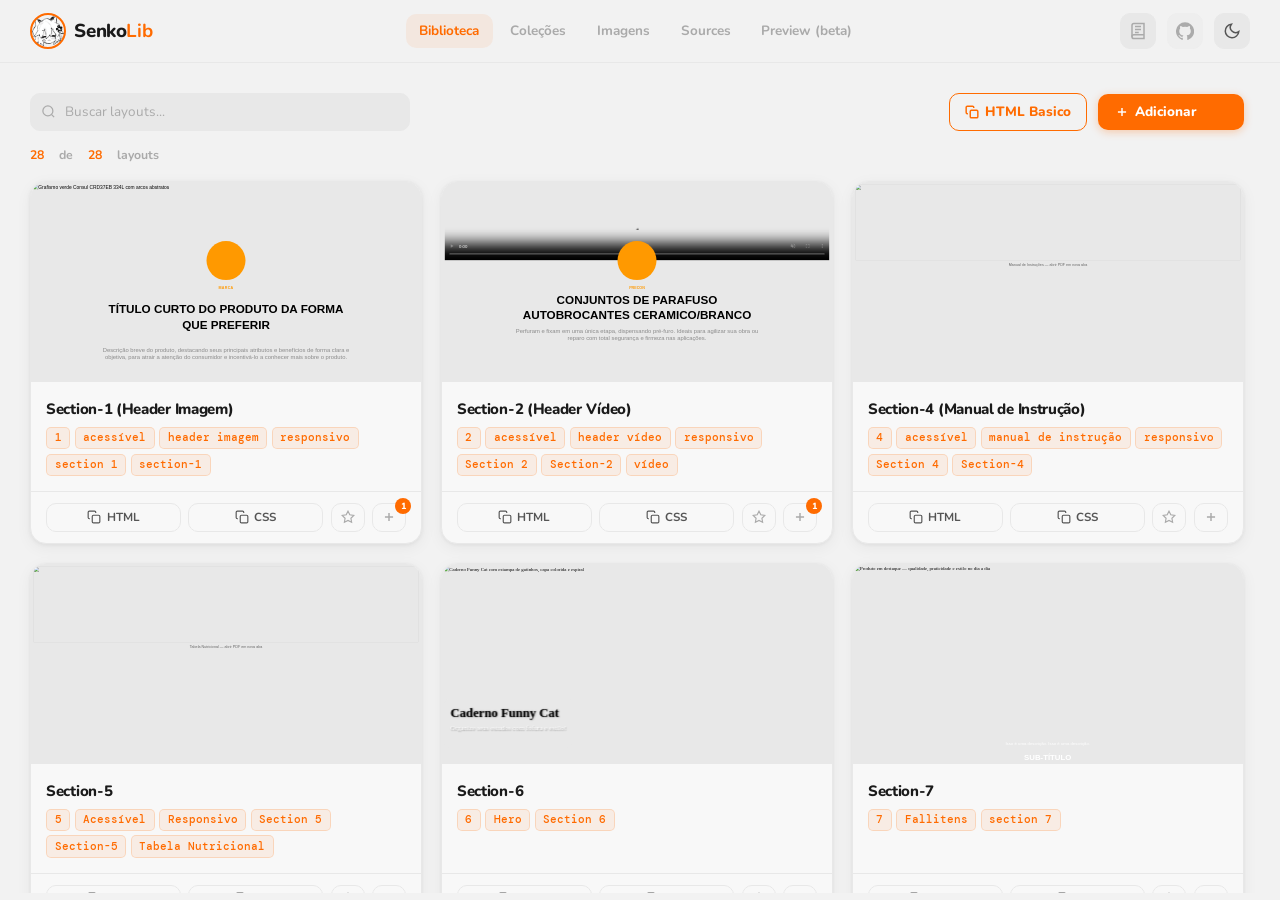
==== index.html @ 2c52ef58 "Criado o guia" ====
<!DOCTYPE html>
<!--
  index.html - shell principal do SenkoLib

  REGRA DE MANUTENCAO DO GUIA:
  - Toda alteracao de arquitetura, feature, fluxo, erro conhecido, GitHub,
    estilos globais ou regra de dados deve atualizar tambem o guia interno em
    app/prototype/senko-guide.
  - O guia e prioridade maxima para manutencao: se o codigo mudou e o guia
    ficou desatualizado, a mudanca ainda nao esta completa.

  RESPONSABILIDADE:
  - Montar somente cabecalho, tema e raiz neutra das features.
  - Carregar um register.js por feature disponivel.
  - Nao conhecer grids, modais, dados ou integracoes internas.

  Cada register.js controla a view, os estilos, os dados e a inicializacao da
  sua propria feature. O Preview continua em app/prototype enquanto for beta.
-->
<html lang="pt-BR">

<head>
  <meta charset="UTF-8" />
  <meta http-equiv="Cache-Control" content="no-store, no-cache, must-revalidate, max-age=0" />
  <meta http-equiv="Pragma" content="no-cache" />
  <meta http-equiv="Expires" content="0" />
  <meta name="viewport" content="width=device-width, initial-scale=1.0" />
  <title>SenkoLib</title>
  <script>(function(){try{var t=localStorage.getItem('senkolib_theme');if(t)document.documentElement.setAttribute('data-theme',t);}catch(e){}})();</script>
  <script>
    /*
     * Cada abertura recebe uma chave nova. CSS, JavaScript e dados locais
     * carregados pelo shell ou pelas features recebem essa chave na URL.
     */
    (function initializeFreshAssets() {
      var token = Date.now().toString(36) + Math.random().toString(36).slice(2, 8);

      function freshUrl(path) {
        var url = new URL(path, document.baseURI);
        var isLocal = url.protocol === 'file:' || url.origin === window.location.origin;
        if (isLocal) url.searchParams.set('_senko_reload', token);
        return url.href;
      }

      function escapeAttribute(value) {
        return value.replace(/&/g, '&amp;').replace(/"/g, '&quot;');
      }

      window.SenkoFreshAssets = {
        token: token,
        url: freshUrl,
        writeStyle: function (path) {
          document.write('<link rel="stylesheet" href="' + escapeAttribute(freshUrl(path)) + '">');
        },
        writeScript: function (path) {
          document.write('<script src="' + escapeAttribute(freshUrl(path)) + '"><\/script>');
        }
      };

      /*
       * HTTP/HTTPS tambem recebe um worker sem armazenamento. file:// nao
       * aceita Service Worker e continua coberto pelas URLs versionadas.
       */
      if ('serviceWorker' in navigator && /^https?:$/.test(window.location.protocol)) {
        var controllerReloadKey = 'senkolib_sw_controller_reload_done';
        navigator.serviceWorker.addEventListener('controllerchange', function () {
          /*
           * Quando um worker novo assume a pagina, recarrega uma unica vez na
           * sessao para que o usuario nao precise de CTRL+SHIFT+R.
           */
          try {
            if (sessionStorage.getItem(controllerReloadKey)) return;
            sessionStorage.setItem(controllerReloadKey, '1');
          } catch (error) {}
          window.location.reload();
        });

        navigator.serviceWorker.register('./sw.js', {
          updateViaCache: 'none'
        }).then(function (registration) {
          return registration.update();
        }).catch(function (error) {
          console.warn('[SenkoLib] Nao foi possivel ativar o reload sem cache:', error);
        });
      }
    })();
  </script>
  <script>
    SenkoFreshAssets.writeStyle('app/shared/styles/senko-tokens.css');
    SenkoFreshAssets.writeStyle('app/shared/styles/senko-components.css');
    SenkoFreshAssets.writeStyle('app/shell/styles/styles.css');
  </script>
  <link rel="preconnect" href="https://fonts.googleapis.com" />
  <link rel="preconnect" href="https://fonts.gstatic.com" crossorigin />
  <link
    href="https://fonts.googleapis.com/css2?family=Nunito:wght@400;600;700;800;900&family=DM+Mono:wght@400;500&display=swap"
    rel="stylesheet" />
  <link rel="icon" type="image/x-icon" href="app/shared/assets/senko.ico" />
</head>

<body>

  <!-- HEADER -->
  <header class="site-header">
    <div class="header-inner">
      <div class="logo" id="logoHome" style="cursor:pointer;" title="Ir para a primeira feature">
        <img src="app/shared/assets/senko.png" class="logo-img" alt="SenkoLib" />
        <span class="logo-text">Senko<strong>Lib</strong></span>
      </div>
      <div class="header-actions">
        <!-- Controles globais do shell: independem das views das features. -->
        <button class="theme-toggle guide-toggle" id="senkoGuideBtn" title="Abrir guia do projeto" aria-label="Abrir guia do projeto" type="button" hidden>
          <svg viewBox="0 0 24 24" fill="none" stroke="currentColor" stroke-width="2" aria-hidden="true">
            <path d="M4 19.5A2.5 2.5 0 0 1 6.5 17H20"/>
            <path d="M4 4.5A2.5 2.5 0 0 1 6.5 2H20v20H6.5A2.5 2.5 0 0 1 4 19.5Z"/>
            <path d="M8 6h8M8 10h8M8 14h5"/>
          </svg>
        </button>
        <button class="theme-toggle github-config-toggle" id="senkoGithubConfigBtn" title="Configurar GitHub" aria-label="Configurar GitHub" type="button" hidden>
          <svg viewBox="0 0 24 24" fill="currentColor" aria-hidden="true">
            <path d="M12 .5a12 12 0 0 0-3.79 23.39c.6.11.82-.26.82-.58v-2.17c-3.34.73-4.04-1.42-4.04-1.42-.55-1.39-1.34-1.76-1.34-1.76-1.09-.75.08-.74.08-.74 1.21.09 1.85 1.24 1.85 1.24 1.07 1.84 2.82 1.31 3.51 1 .11-.78.42-1.31.76-1.61-2.67-.3-5.47-1.33-5.47-5.93 0-1.31.47-2.38 1.24-3.22-.12-.3-.54-1.52.12-3.18 0 0 1.01-.32 3.3 1.23a11.5 11.5 0 0 1 6 0c2.29-1.55 3.3-1.23 3.3-1.23.66 1.66.24 2.88.12 3.18.77.84 1.24 1.91 1.24 3.22 0 4.61-2.81 5.62-5.49 5.92.43.37.81 1.1.81 2.22v3.29c0 .32.22.7.83.58A12 12 0 0 0 12 .5Z"/>
          </svg>
        </button>
        <div id="ghDeployDot" title="Publicando no GitHub Pages..." hidden></div>
        <button class="theme-toggle" id="themeToggleBtn" title="Tema escuro">
          <svg id="themeIcon" viewBox="0 0 24 24" fill="none" stroke="currentColor" stroke-width="2">
            <path d="M21 12.79A9 9 0 1 1 11.21 3 7 7 0 0 0 21 12.79z"/>
          </svg>
        </button>
      </div>
    </div>
  </header>

  <!-- Raiz neutra das features. Cada feature monta sua propria tela aqui, sem depender da Biblioteca. -->
  <div id="senkoFeatureRoot"></div>

  <script>
    SenkoFreshAssets.writeScript('app/shell/scripts/senko-shell.js');
    SenkoFreshAssets.writeScript('app/prototype/senko-guide/register.js');
    SenkoFreshAssets.writeScript('app/features/biblioteca/register.js');
    SenkoFreshAssets.writeScript('app/features/colecoes/register.js');
    SenkoFreshAssets.writeScript('app/features/imagens/scripts/register.js');
    SenkoFreshAssets.writeScript('app/features/sources/scripts/register.js');
    SenkoFreshAssets.writeScript('app/prototype/gamer-preview/register.js');
  </script>
  <script>
  (function () {
    var KEY = 'senkolib_theme';
    var SUN  = '<path d="M12 1v2M12 21v2M4.22 4.22l1.42 1.42M18.36 18.36l1.42 1.42M1 12h2M21 12h2M4.22 19.78l1.42-1.42M18.36 5.64l1.42-1.42"/><circle cx="12" cy="12" r="5"/>';
    var MOON = '<path d="M21 12.79A9 9 0 1 1 11.21 3 7 7 0 0 0 21 12.79z"/>';

    function currentTheme() {
      try {
        return localStorage.getItem(KEY) || 'light';
      } catch (error) {
        return 'light';
      }
    }

    function apply(theme) {
      document.documentElement.setAttribute('data-theme', theme);
      var icon = document.getElementById('themeIcon');
      var btn  = document.getElementById('themeToggleBtn');
      if (icon) icon.innerHTML = theme === 'dark' ? SUN : MOON;
      if (btn) btn.title = theme === 'dark' ? 'Tema claro' : 'Tema escuro';
    }

    apply(currentTheme());

    document.addEventListener('DOMContentLoaded', function () {
      apply(currentTheme());
      document.getElementById('themeToggleBtn').addEventListener('click', function () {
        var next = (document.documentElement.getAttribute('data-theme') || 'light') === 'dark' ? 'light' : 'dark';
        localStorage.setItem(KEY, next);
        apply(next);
      });
    });
  })();
  </script>
</body>

</html>
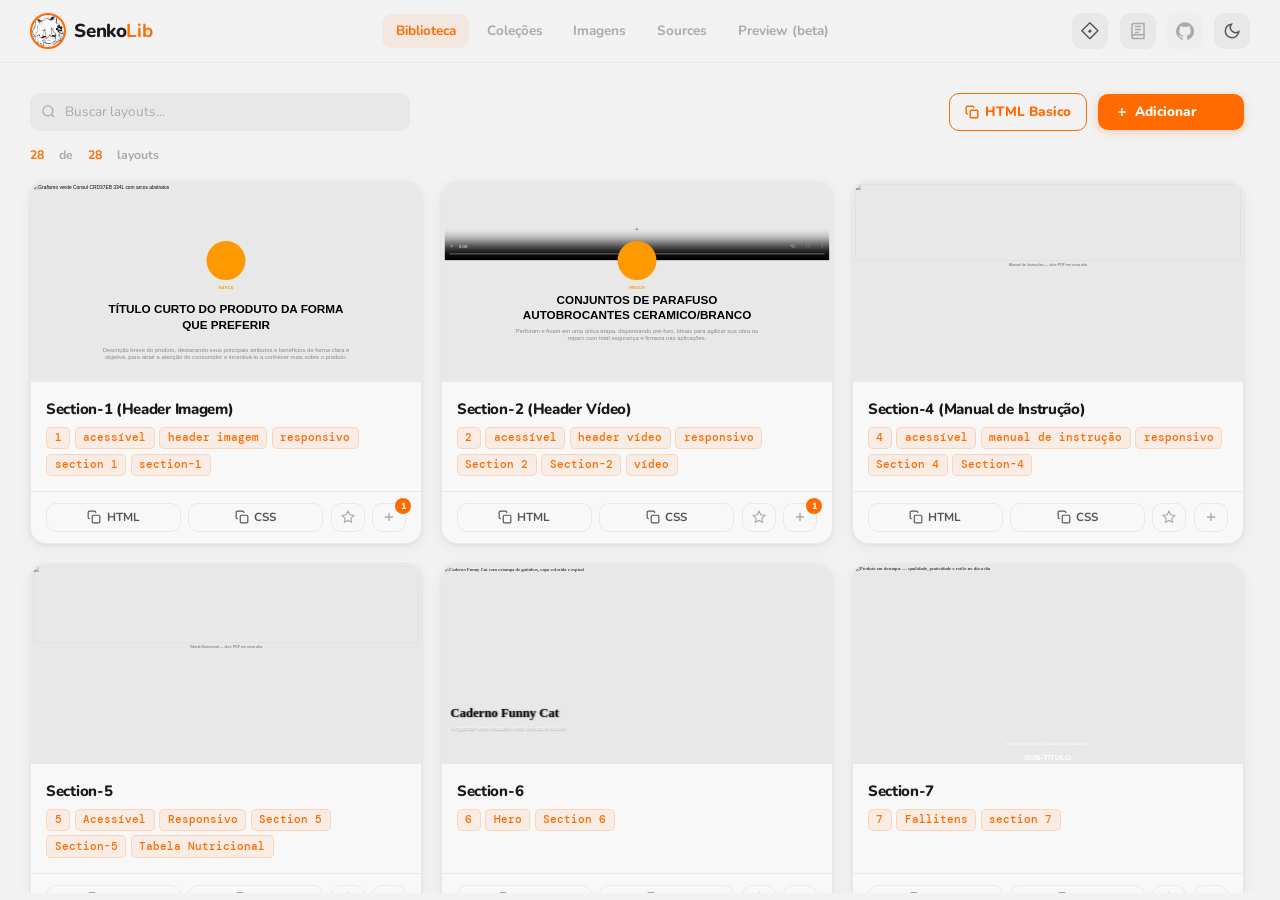
==== commit 5c05cacd: "Adicionei o botão de redirecionamento layoutlab Está no html" ====
--- a/index.html
+++ b/index.html
@@ -26,7 +26,7 @@
   <meta http-equiv="Expires" content="0" />
   <meta name="viewport" content="width=device-width, initial-scale=1.0" />
   <title>SenkoLib</title>
-  <script>(function(){try{var t=localStorage.getItem('senkolib_theme');if(t)document.documentElement.setAttribute('data-theme',t);}catch(e){}})();</script>
+  <script>(function () { try { var t = localStorage.getItem('senkolib_theme'); if (t) document.documentElement.setAttribute('data-theme', t); } catch (e) { } })();</script>
   <script>
     /*
      * Cada abertura recebe uma chave nova. CSS, JavaScript e dados locais
@@ -71,7 +71,7 @@
           try {
             if (sessionStorage.getItem(controllerReloadKey)) return;
             sessionStorage.setItem(controllerReloadKey, '1');
-          } catch (error) {}
+          } catch (error) { }
           window.location.reload();
         });
 
@@ -109,22 +109,37 @@
       </div>
       <div class="header-actions">
         <!-- Controles globais do shell: independem das views das features. -->
-        <button class="theme-toggle guide-toggle" id="senkoGuideBtn" title="Abrir guia do projeto" aria-label="Abrir guia do projeto" type="button" hidden>
+        <a href="https://maiconsantossilvah-dot.github.io/Criador-de-FAQ/#qualidade-conteudo" target="_blank"
+          rel="noopener noreferrer">
+          <button class="theme-toggle github-config-toggle" id="senkoForLayoutLab" title="Ir para o LayoutLab"
+            aria-label="Configurar GitHub" type="button" hidden>
+            <svg viewBox="0 0 100 100" xmlns="http://www.w3.org/2000/svg">
+              <!-- Losango externo -->
+              <rect x="17" y="18" width="63" height="63" rx="2" fill="none" stroke="currentColor" stroke-width="8"
+                transform="rotate(45 50 50)"></rect>
+              <!-- Quadrado central -->
+              <rect x="43" y="43" width="14" height="16" rx="1" fill="currentColor" transform="rotate(45 50 50)"></rect>
+            </svg>
+          </button></a>
+        <button class="theme-toggle guide-toggle" id="senkoGuideBtn" title="Abrir guia do projeto"
+          aria-label="Abrir guia do projeto" type="button" hidden>
           <svg viewBox="0 0 24 24" fill="none" stroke="currentColor" stroke-width="2" aria-hidden="true">
-            <path d="M4 19.5A2.5 2.5 0 0 1 6.5 17H20"/>
-            <path d="M4 4.5A2.5 2.5 0 0 1 6.5 2H20v20H6.5A2.5 2.5 0 0 1 4 19.5Z"/>
-            <path d="M8 6h8M8 10h8M8 14h5"/>
+            <path d="M4 19.5A2.5 2.5 0 0 1 6.5 17H20" />
+            <path d="M4 4.5A2.5 2.5 0 0 1 6.5 2H20v20H6.5A2.5 2.5 0 0 1 4 19.5Z" />
+            <path d="M8 6h8M8 10h8M8 14h5" />
           </svg>
         </button>
-        <button class="theme-toggle github-config-toggle" id="senkoGithubConfigBtn" title="Configurar GitHub" aria-label="Configurar GitHub" type="button" hidden>
+        <button class="theme-toggle github-config-toggle" id="senkoGithubConfigBtn" title="Configurar GitHub"
+          aria-label="Configurar GitHub" type="button" hidden>
           <svg viewBox="0 0 24 24" fill="currentColor" aria-hidden="true">
-            <path d="M12 .5a12 12 0 0 0-3.79 23.39c.6.11.82-.26.82-.58v-2.17c-3.34.73-4.04-1.42-4.04-1.42-.55-1.39-1.34-1.76-1.34-1.76-1.09-.75.08-.74.08-.74 1.21.09 1.85 1.24 1.85 1.24 1.07 1.84 2.82 1.31 3.51 1 .11-.78.42-1.31.76-1.61-2.67-.3-5.47-1.33-5.47-5.93 0-1.31.47-2.38 1.24-3.22-.12-.3-.54-1.52.12-3.18 0 0 1.01-.32 3.3 1.23a11.5 11.5 0 0 1 6 0c2.29-1.55 3.3-1.23 3.3-1.23.66 1.66.24 2.88.12 3.18.77.84 1.24 1.91 1.24 3.22 0 4.61-2.81 5.62-5.49 5.92.43.37.81 1.1.81 2.22v3.29c0 .32.22.7.83.58A12 12 0 0 0 12 .5Z"/>
+            <path
+              d="M12 .5a12 12 0 0 0-3.79 23.39c.6.11.82-.26.82-.58v-2.17c-3.34.73-4.04-1.42-4.04-1.42-.55-1.39-1.34-1.76-1.34-1.76-1.09-.75.08-.74.08-.74 1.21.09 1.85 1.24 1.85 1.24 1.07 1.84 2.82 1.31 3.51 1 .11-.78.42-1.31.76-1.61-2.67-.3-5.47-1.33-5.47-5.93 0-1.31.47-2.38 1.24-3.22-.12-.3-.54-1.52.12-3.18 0 0 1.01-.32 3.3 1.23a11.5 11.5 0 0 1 6 0c2.29-1.55 3.3-1.23 3.3-1.23.66 1.66.24 2.88.12 3.18.77.84 1.24 1.91 1.24 3.22 0 4.61-2.81 5.62-5.49 5.92.43.37.81 1.1.81 2.22v3.29c0 .32.22.7.83.58A12 12 0 0 0 12 .5Z" />
           </svg>
         </button>
         <div id="ghDeployDot" title="Publicando no GitHub Pages..." hidden></div>
         <button class="theme-toggle" id="themeToggleBtn" title="Tema escuro">
           <svg id="themeIcon" viewBox="0 0 24 24" fill="none" stroke="currentColor" stroke-width="2">
-            <path d="M21 12.79A9 9 0 1 1 11.21 3 7 7 0 0 0 21 12.79z"/>
+            <path d="M21 12.79A9 9 0 1 1 11.21 3 7 7 0 0 0 21 12.79z" />
           </svg>
         </button>
       </div>
@@ -144,39 +159,39 @@
     SenkoFreshAssets.writeScript('app/prototype/gamer-preview/register.js');
   </script>
   <script>
-  (function () {
-    var KEY = 'senkolib_theme';
-    var SUN  = '<path d="M12 1v2M12 21v2M4.22 4.22l1.42 1.42M18.36 18.36l1.42 1.42M1 12h2M21 12h2M4.22 19.78l1.42-1.42M18.36 5.64l1.42-1.42"/><circle cx="12" cy="12" r="5"/>';
-    var MOON = '<path d="M21 12.79A9 9 0 1 1 11.21 3 7 7 0 0 0 21 12.79z"/>';
+    (function () {
+      var KEY = 'senkolib_theme';
+      var SUN = '<path d="M12 1v2M12 21v2M4.22 4.22l1.42 1.42M18.36 18.36l1.42 1.42M1 12h2M21 12h2M4.22 19.78l1.42-1.42M18.36 5.64l1.42-1.42"/><circle cx="12" cy="12" r="5"/>';
+      var MOON = '<path d="M21 12.79A9 9 0 1 1 11.21 3 7 7 0 0 0 21 12.79z"/>';
 
-    function currentTheme() {
-      try {
-        return localStorage.getItem(KEY) || 'light';
-      } catch (error) {
-        return 'light';
+      function currentTheme() {
+        try {
+          return localStorage.getItem(KEY) || 'light';
+        } catch (error) {
+          return 'light';
+        }
       }
-    }
 
-    function apply(theme) {
-      document.documentElement.setAttribute('data-theme', theme);
-      var icon = document.getElementById('themeIcon');
-      var btn  = document.getElementById('themeToggleBtn');
-      if (icon) icon.innerHTML = theme === 'dark' ? SUN : MOON;
-      if (btn) btn.title = theme === 'dark' ? 'Tema claro' : 'Tema escuro';
-    }
+      function apply(theme) {
+        document.documentElement.setAttribute('data-theme', theme);
+        var icon = document.getElementById('themeIcon');
+        var btn = document.getElementById('themeToggleBtn');
+        if (icon) icon.innerHTML = theme === 'dark' ? SUN : MOON;
+        if (btn) btn.title = theme === 'dark' ? 'Tema claro' : 'Tema escuro';
+      }
 
-    apply(currentTheme());
+      apply(currentTheme());
 
-    document.addEventListener('DOMContentLoaded', function () {
-      apply(currentTheme());
-      document.getElementById('themeToggleBtn').addEventListener('click', function () {
-        var next = (document.documentElement.getAttribute('data-theme') || 'light') === 'dark' ? 'light' : 'dark';
-        localStorage.setItem(KEY, next);
-        apply(next);
+      document.addEventListener('DOMContentLoaded', function () {
+        apply(currentTheme());
+        document.getElementById('themeToggleBtn').addEventListener('click', function () {
+          var next = (document.documentElement.getAttribute('data-theme') || 'light') === 'dark' ? 'light' : 'dark';
+          localStorage.setItem(KEY, next);
+          apply(next);
+        });
       });
-    });
-  })();
+    })();
   </script>
 </body>
 
-</html>
+</html>
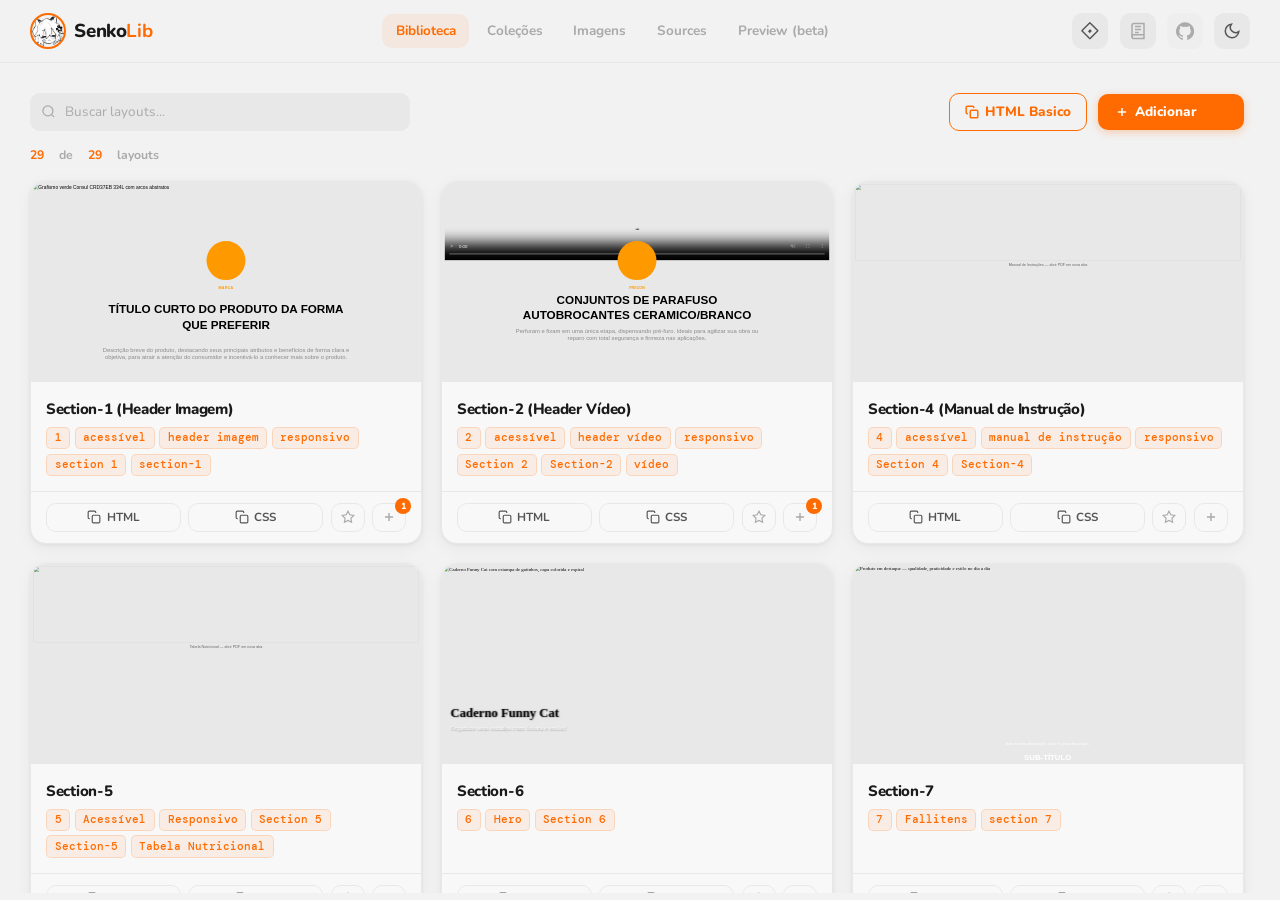
==== commit 276646dd: "Link pro Lab corrigido" ====
--- a/index.html
+++ b/index.html
@@ -109,7 +109,7 @@
       </div>
       <div class="header-actions">
         <!-- Controles globais do shell: independem das views das features. -->
-        <a href="https://maiconsantossilvah-dot.github.io/Criador-de-FAQ/#qualidade-conteudo" target="_blank"
+        <a href="https://maiconsantossilvah-dot.github.io/Criador-de-FAQ/" target="_blank"
           rel="noopener noreferrer">
           <button class="theme-toggle github-config-toggle" id="senkoForLayoutLab" title="Ir para o LayoutLab"
             aria-label="Configurar GitHub" type="button" hidden>
@@ -194,4 +194,4 @@
   </script>
 </body>
 
-</html>+</html>
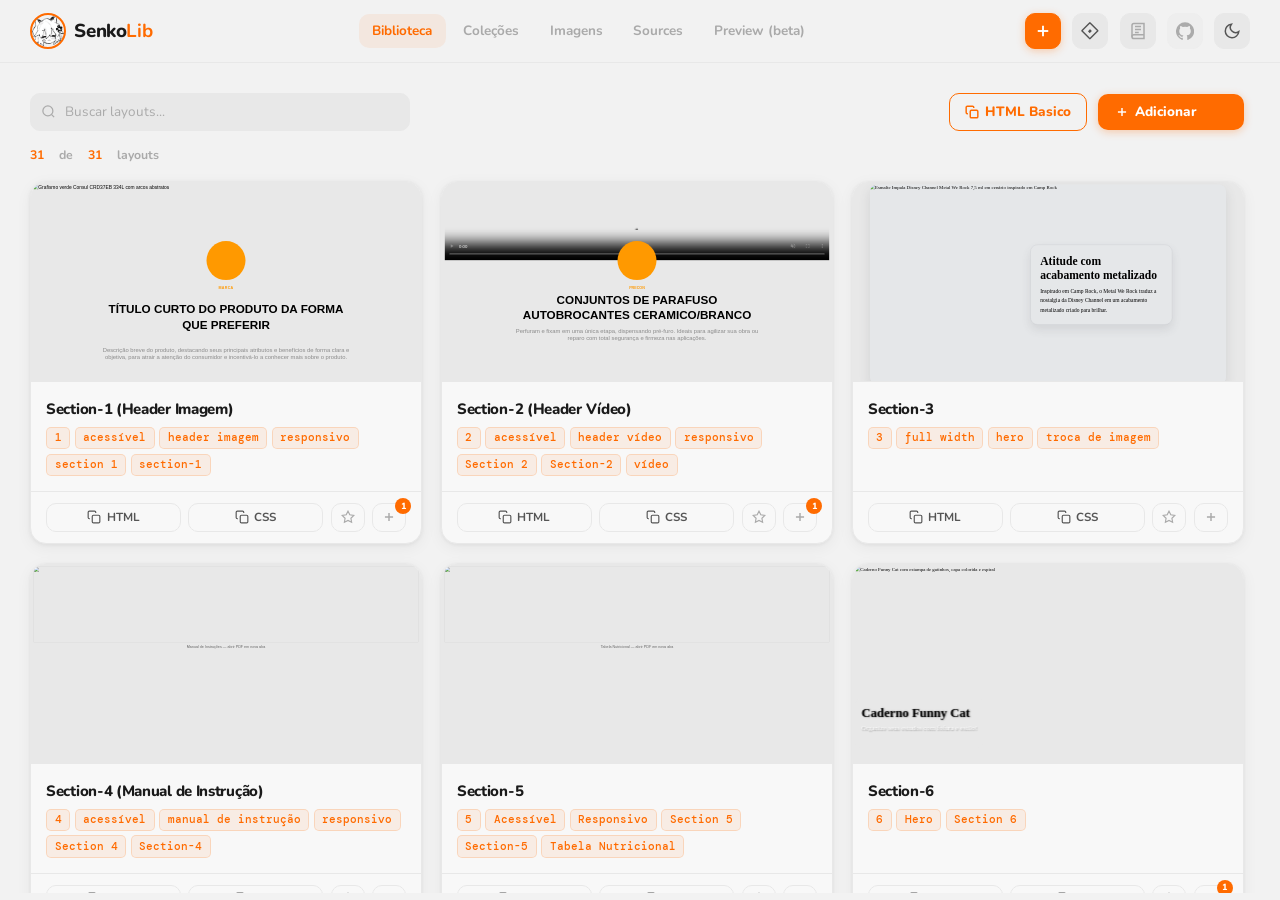
==== commit 38f5c55d: "Adicionei um botão "fast" para criação de layouts ou coleções" ====
--- a/index.html
+++ b/index.html
@@ -109,6 +109,13 @@
       </div>
       <div class="header-actions">
         <!-- Controles globais do shell: independem das views das features. -->
+        <button class="senko-global-create-trigger" id="senkoGlobalCreateBtn" title="Criar no SenkoLib"
+          aria-label="Abrir criação global" aria-haspopup="dialog" type="button">
+          <svg viewBox="0 0 24 24" fill="none" stroke="currentColor" stroke-width="2.5" aria-hidden="true">
+            <path d="M12 5v14" />
+            <path d="M5 12h14" />
+          </svg>
+        </button>
         <a href="https://maiconsantossilvah-dot.github.io/Criador-de-FAQ/" target="_blank"
           rel="noopener noreferrer">
           <button class="theme-toggle github-config-toggle" id="senkoForLayoutLab" title="Ir para o LayoutLab"
@@ -152,6 +159,7 @@
   <script>
     SenkoFreshAssets.writeScript('app/shell/scripts/senko-shell.js');
     SenkoFreshAssets.writeScript('app/prototype/senko-guide/register.js');
+    SenkoFreshAssets.writeScript('app/prototype/global-create/register.js');
     SenkoFreshAssets.writeScript('app/features/biblioteca/register.js');
     SenkoFreshAssets.writeScript('app/features/colecoes/register.js');
     SenkoFreshAssets.writeScript('app/features/imagens/scripts/register.js');
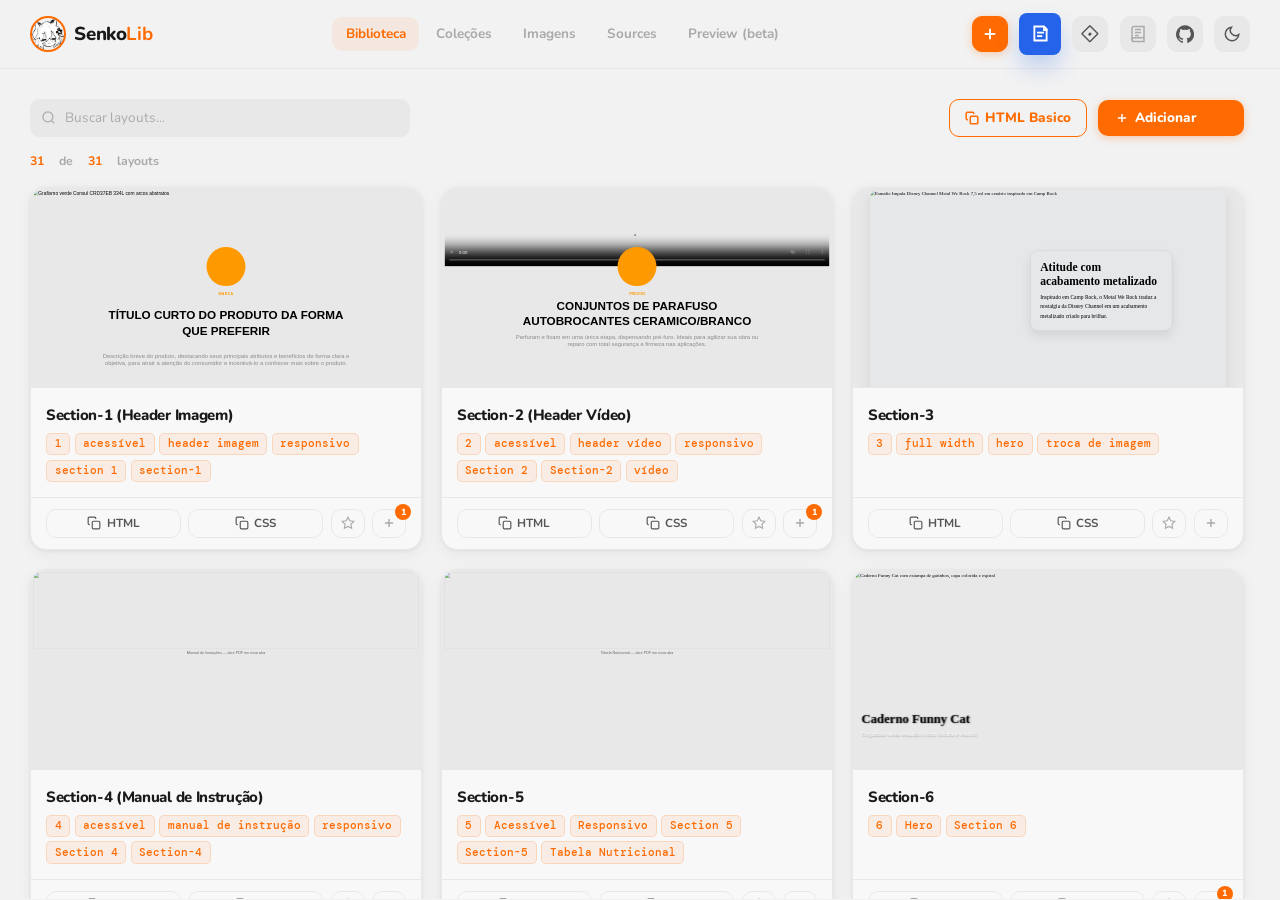
==== commit c9dd9eba: "Adicionado botão para criar anotações" ====
--- a/index.html
+++ b/index.html
@@ -114,6 +114,15 @@
           <svg viewBox="0 0 24 24" fill="none" stroke="currentColor" stroke-width="2.5" aria-hidden="true">
             <path d="M12 5v14" />
             <path d="M5 12h14" />
+          </svg>
+        </button>
+        <button class="senko-team-notes-trigger" id="senkoTeamNotesBtn" title="Notas da equipe"
+          aria-label="Abrir notas da equipe" aria-haspopup="dialog" type="button">
+          <svg viewBox="0 0 24 24" fill="none" stroke="currentColor" stroke-width="2.1" aria-hidden="true">
+            <path d="M5 4h11l3 3v13H5z" />
+            <path d="M16 4v4h4" />
+            <path d="M8 11h8" />
+            <path d="M8 15h6" />
           </svg>
         </button>
         <a href="https://maiconsantossilvah-dot.github.io/Criador-de-FAQ/" target="_blank"
@@ -160,6 +169,7 @@
     SenkoFreshAssets.writeScript('app/shell/scripts/senko-shell.js');
     SenkoFreshAssets.writeScript('app/prototype/senko-guide/register.js');
     SenkoFreshAssets.writeScript('app/prototype/global-create/register.js');
+    SenkoFreshAssets.writeScript('app/prototype/team-notes/register.js');
     SenkoFreshAssets.writeScript('app/features/biblioteca/register.js');
     SenkoFreshAssets.writeScript('app/features/colecoes/register.js');
     SenkoFreshAssets.writeScript('app/features/imagens/scripts/register.js');
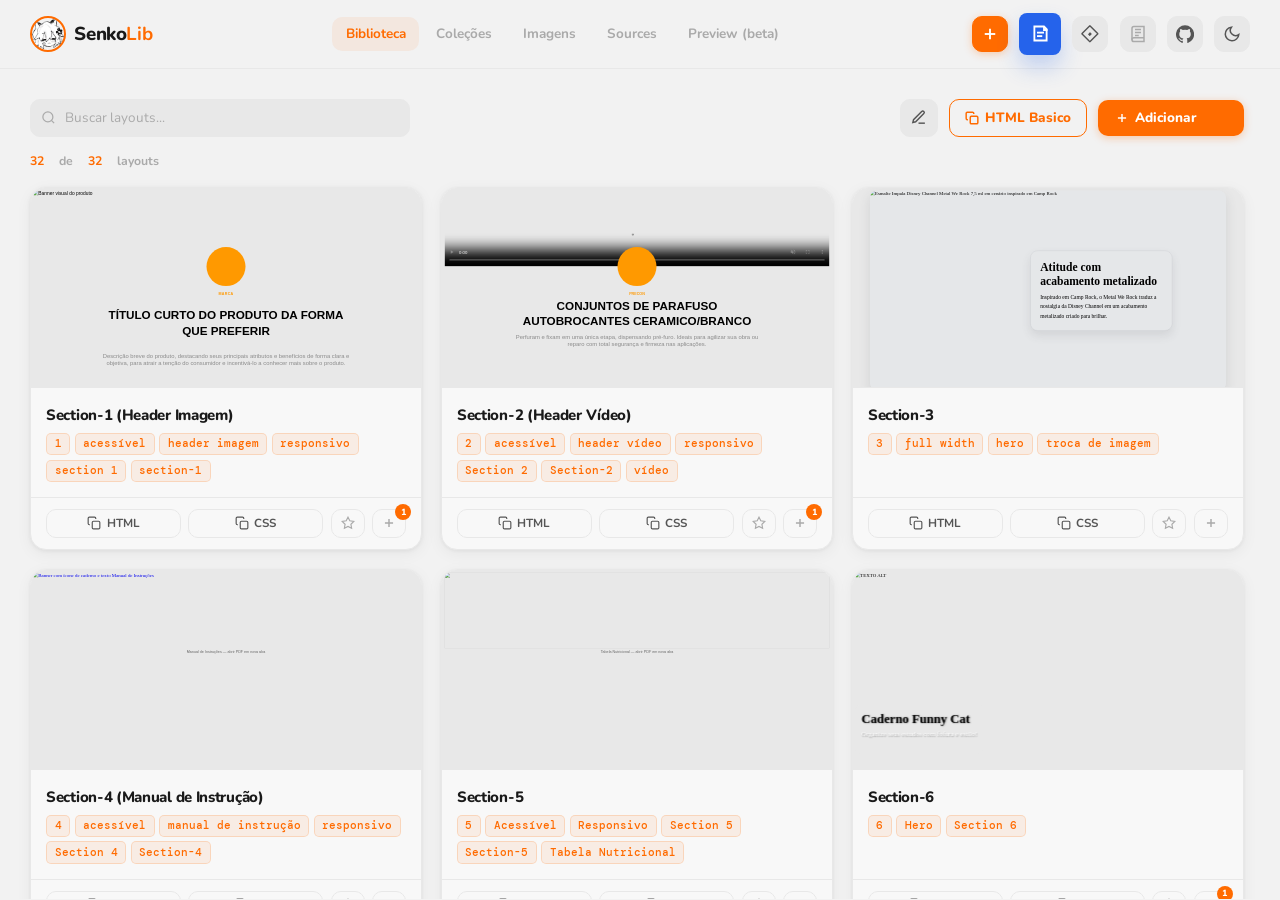
==== commit 2d89cbac: "Adicionado botão editar html básico" ====
--- a/index.html
+++ b/index.html
@@ -170,6 +170,7 @@
     SenkoFreshAssets.writeScript('app/prototype/senko-guide/register.js');
     SenkoFreshAssets.writeScript('app/prototype/global-create/register.js');
     SenkoFreshAssets.writeScript('app/prototype/team-notes/register.js');
+    SenkoFreshAssets.writeScript('app/prototype/copy-base-editor/register.js');
     SenkoFreshAssets.writeScript('app/features/biblioteca/register.js');
     SenkoFreshAssets.writeScript('app/features/colecoes/register.js');
     SenkoFreshAssets.writeScript('app/features/imagens/scripts/register.js');
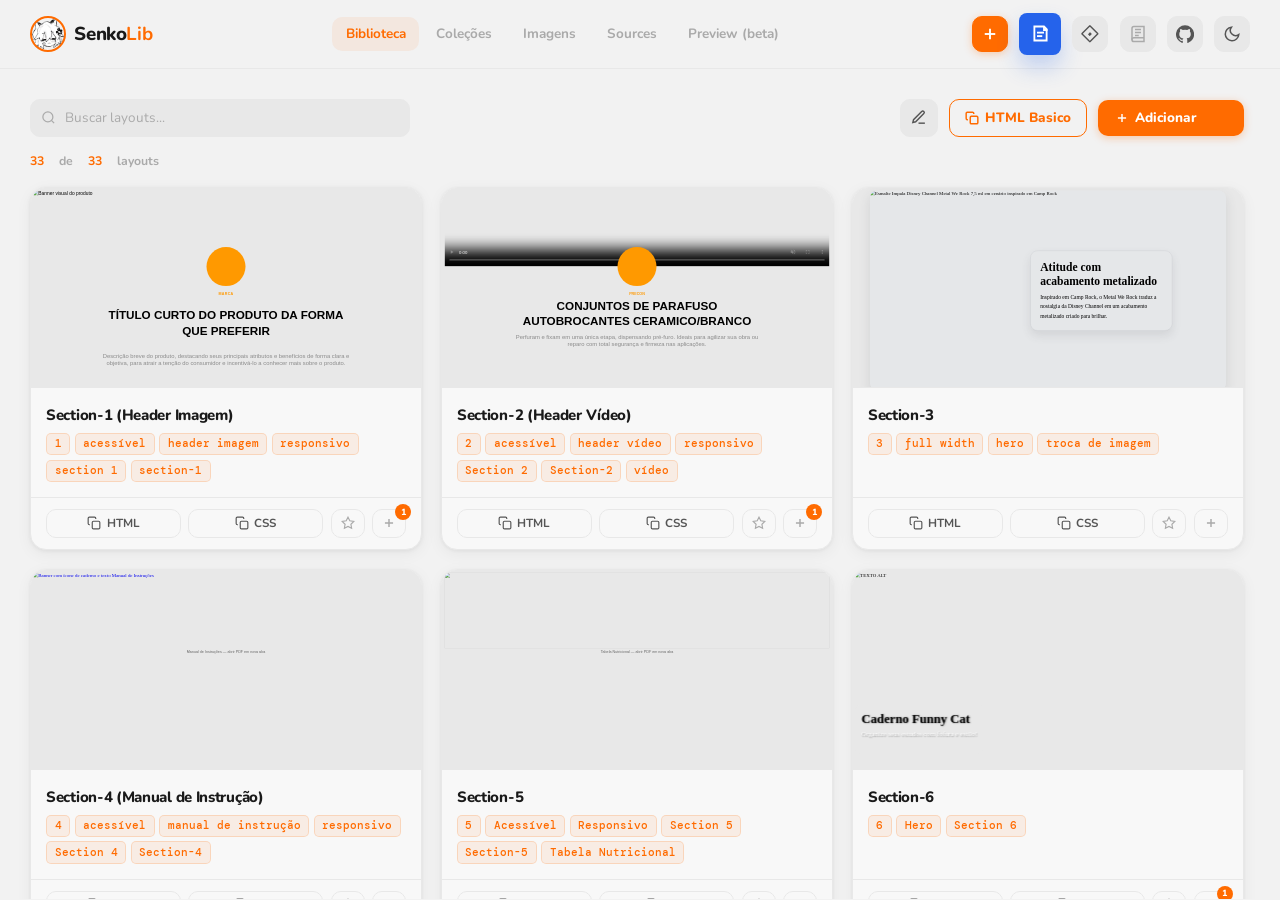
==== commit 7adf2b7c: "Adicionei criador rápido como oficial" ====
--- a/index.html
+++ b/index.html
@@ -89,6 +89,7 @@
     SenkoFreshAssets.writeStyle('app/shared/styles/senko-tokens.css');
     SenkoFreshAssets.writeStyle('app/shared/styles/senko-components.css');
     SenkoFreshAssets.writeStyle('app/shell/styles/styles.css');
+    SenkoFreshAssets.writeStyle('app/shell/styles/senko-quick-create.css');
   </script>
   <link rel="preconnect" href="https://fonts.googleapis.com" />
   <link rel="preconnect" href="https://fonts.gstatic.com" crossorigin />
@@ -109,8 +110,8 @@
       </div>
       <div class="header-actions">
         <!-- Controles globais do shell: independem das views das features. -->
-        <button class="senko-global-create-trigger" id="senkoGlobalCreateBtn" title="Criar no SenkoLib"
-          aria-label="Abrir criação global" aria-haspopup="dialog" type="button">
+        <button class="senko-global-create-trigger" id="senkoGlobalCreateBtn" title="Criação rápida"
+          aria-label="Abrir criação rápida" aria-haspopup="dialog" type="button">
           <svg viewBox="0 0 24 24" fill="none" stroke="currentColor" stroke-width="2.5" aria-hidden="true">
             <path d="M12 5v14" />
             <path d="M5 12h14" />
@@ -167,10 +168,9 @@
 
   <script>
     SenkoFreshAssets.writeScript('app/shell/scripts/senko-shell.js');
+    SenkoFreshAssets.writeScript('app/shell/scripts/senko-quick-create.js');
     SenkoFreshAssets.writeScript('app/prototype/senko-guide/register.js');
-    SenkoFreshAssets.writeScript('app/prototype/global-create/register.js');
     SenkoFreshAssets.writeScript('app/prototype/team-notes/register.js');
-    SenkoFreshAssets.writeScript('app/prototype/copy-base-editor/register.js');
     SenkoFreshAssets.writeScript('app/features/biblioteca/register.js');
     SenkoFreshAssets.writeScript('app/features/colecoes/register.js');
     SenkoFreshAssets.writeScript('app/features/imagens/scripts/register.js');
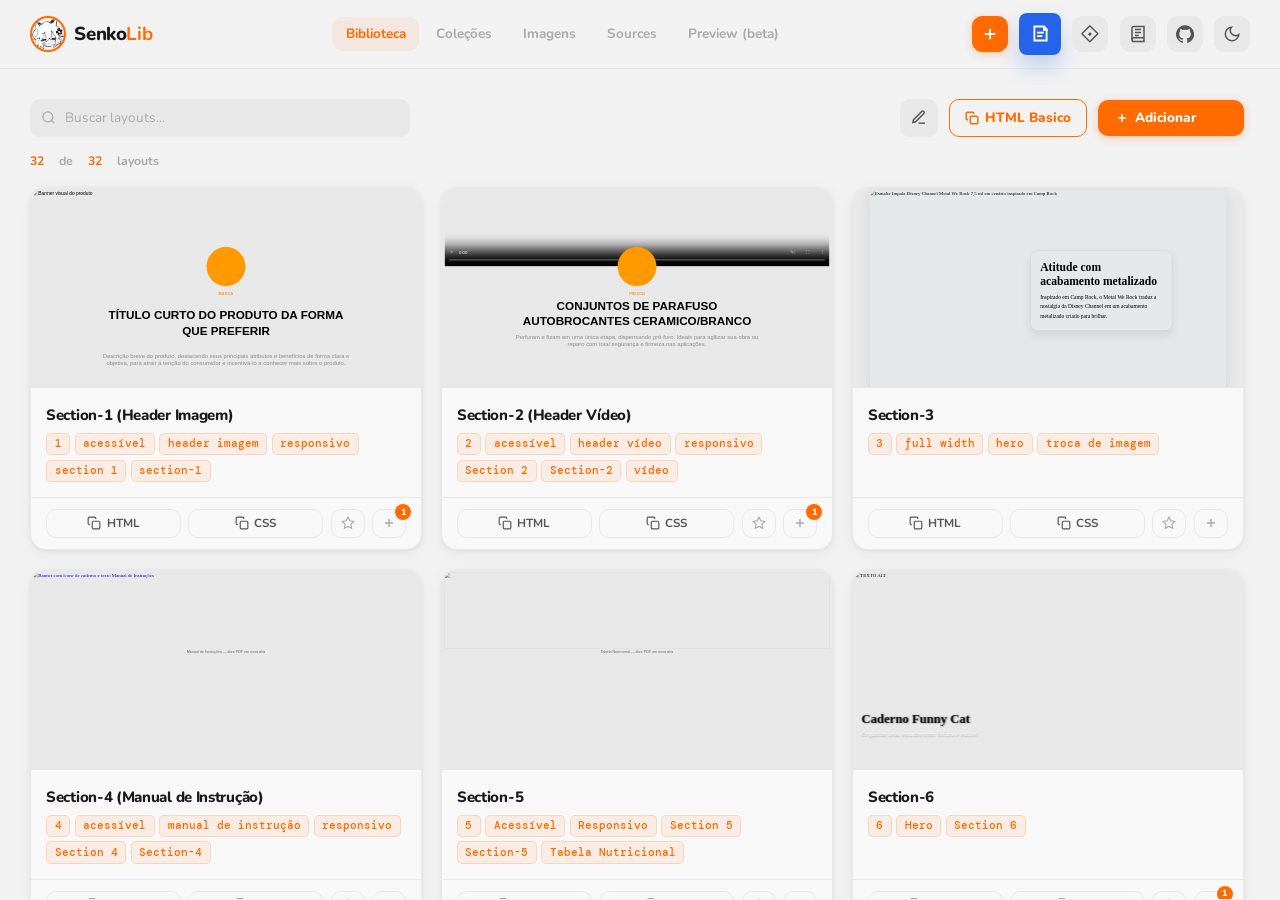
==== commit c47d0324: "Criar rápido e guia deixou de ser protótipo" ====
--- a/index.html
+++ b/index.html
@@ -4,8 +4,8 @@
 
   REGRA DE MANUTENCAO DO GUIA:
   - Toda alteracao de arquitetura, feature, fluxo, erro conhecido, GitHub,
-    estilos globais ou regra de dados deve atualizar tambem o guia interno em
-    app/prototype/senko-guide.
+    estilos globais ou regra de dados deve atualizar tambem o guia oficial em
+    app/shell/scripts/senko-guide.js.
   - O guia e prioridade maxima para manutencao: se o codigo mudou e o guia
     ficou desatualizado, a mudanca ainda nao esta completa.
 
@@ -90,6 +90,7 @@
     SenkoFreshAssets.writeStyle('app/shared/styles/senko-components.css');
     SenkoFreshAssets.writeStyle('app/shell/styles/styles.css');
     SenkoFreshAssets.writeStyle('app/shell/styles/senko-quick-create.css');
+    SenkoFreshAssets.writeStyle('app/shell/styles/senko-guide.css');
   </script>
   <link rel="preconnect" href="https://fonts.googleapis.com" />
   <link rel="preconnect" href="https://fonts.gstatic.com" crossorigin />
@@ -169,7 +170,7 @@
   <script>
     SenkoFreshAssets.writeScript('app/shell/scripts/senko-shell.js');
     SenkoFreshAssets.writeScript('app/shell/scripts/senko-quick-create.js');
-    SenkoFreshAssets.writeScript('app/prototype/senko-guide/register.js');
+    SenkoFreshAssets.writeScript('app/shell/scripts/senko-guide.js');
     SenkoFreshAssets.writeScript('app/prototype/team-notes/register.js');
     SenkoFreshAssets.writeScript('app/features/biblioteca/register.js');
     SenkoFreshAssets.writeScript('app/features/colecoes/register.js');
